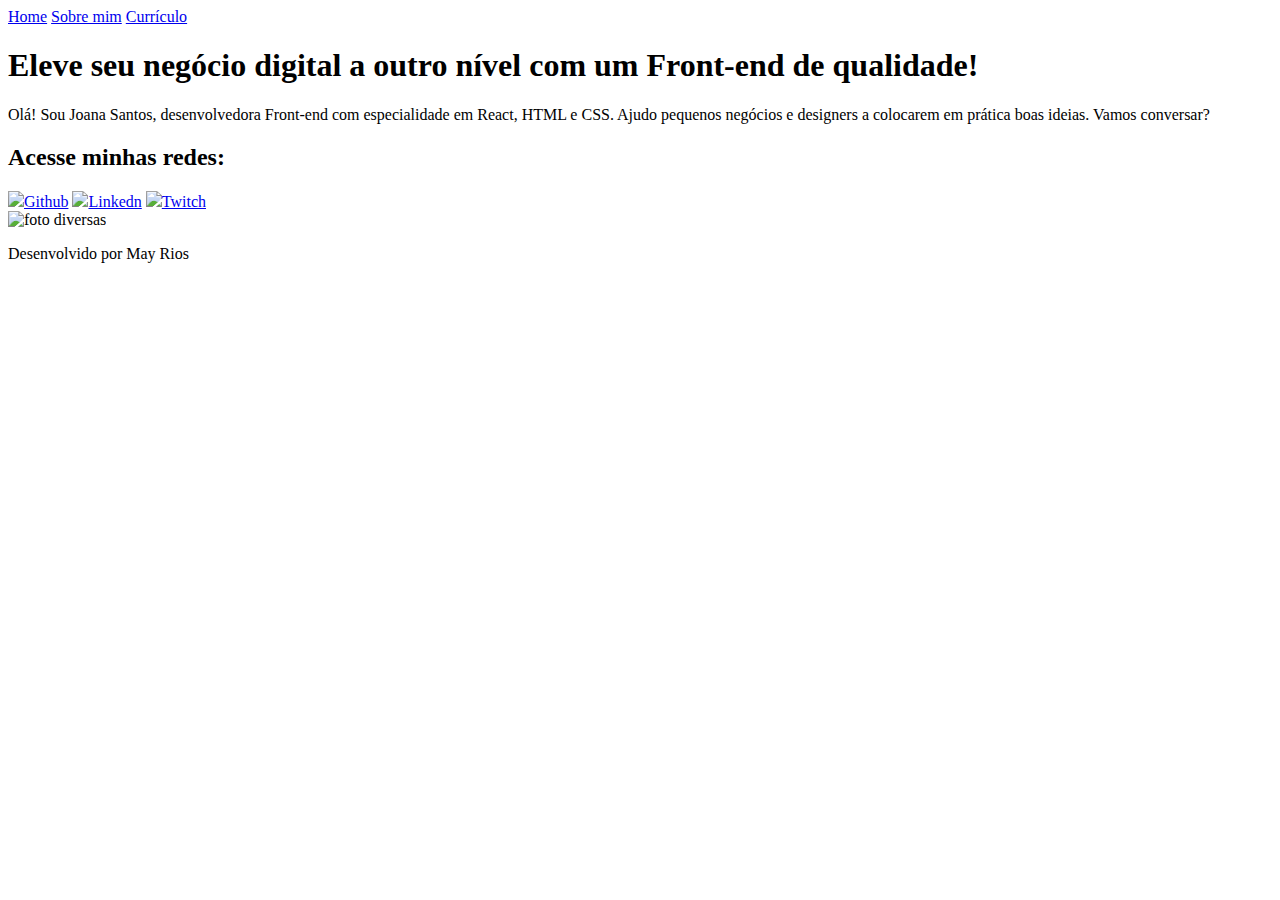
==== index.html @ 7b10aad2 "Add files via upload" ====
<!DOCTYPE html>
<html lang="pt-br">
<head>
    <meta charset="UTF-8">
    <meta http-equiv="X-UA-Compatble" content="IE=edge">
    <meta name="viewport" content="width=device-width, initial-scale=1.0">
    <title>Potfólio</title>
    <link rel="stylesheet" href="./style/style.css">
</head>
<body>
    <header class="cabecalho">
        <nav class="cabecalho__menu">
            <a class="cabecalho__menu__link" href="index.html">Home</a>
            <a class="cabecalho__menu__link" href="about.html">Sobre mim</a>
            <a class="cabecalho__menu__link" href="curriculum.html">Currículo</a>
        </nav>
    </header>
    <main class="apresentacao">
        <section class="apresentacao__conteudo">
        <h1 class="apresentacao__conteudo__titulo">Eleve seu negócio digital a outro nível <strong class="titulo-destaque">com um Front-end de qualidade!</strong></h1>
        <p class="apresentacao__conteudo__texto">Olá! Sou Joana Santos, desenvolvedora Front-end com especialidade em React, HTML e CSS. Ajudo pequenos negócios e designers a colocarem em prática boas ideias. Vamos conversar?</p>
        <div class="apresentacao__links">
        <h2 class="apresentacao__links__subtitulo"> Acesse minhas redes: </h2>
        <a class="apresentacao__links__navegacao" href="#"> <img src="./assets/img_git.png">Github</a>
        <a class="apresentacao__links__navegacao" href="#"> <img src="./assets/img_linkedin.png">Linkedn</a>
        <a class="apresentacao__links__navegacao" href="#"> <img src="./assets/img_twitch.png">Twitch</a>
        </div>
        </section>
        <img class="apresentacao__imagem" src="./assets/Imagem.png" alt="foto diversas">
    </main>
    <footer class="rodape">
        <p>Desenvolvido por May Rios</p>
    </footer>
    
</body>
</html>
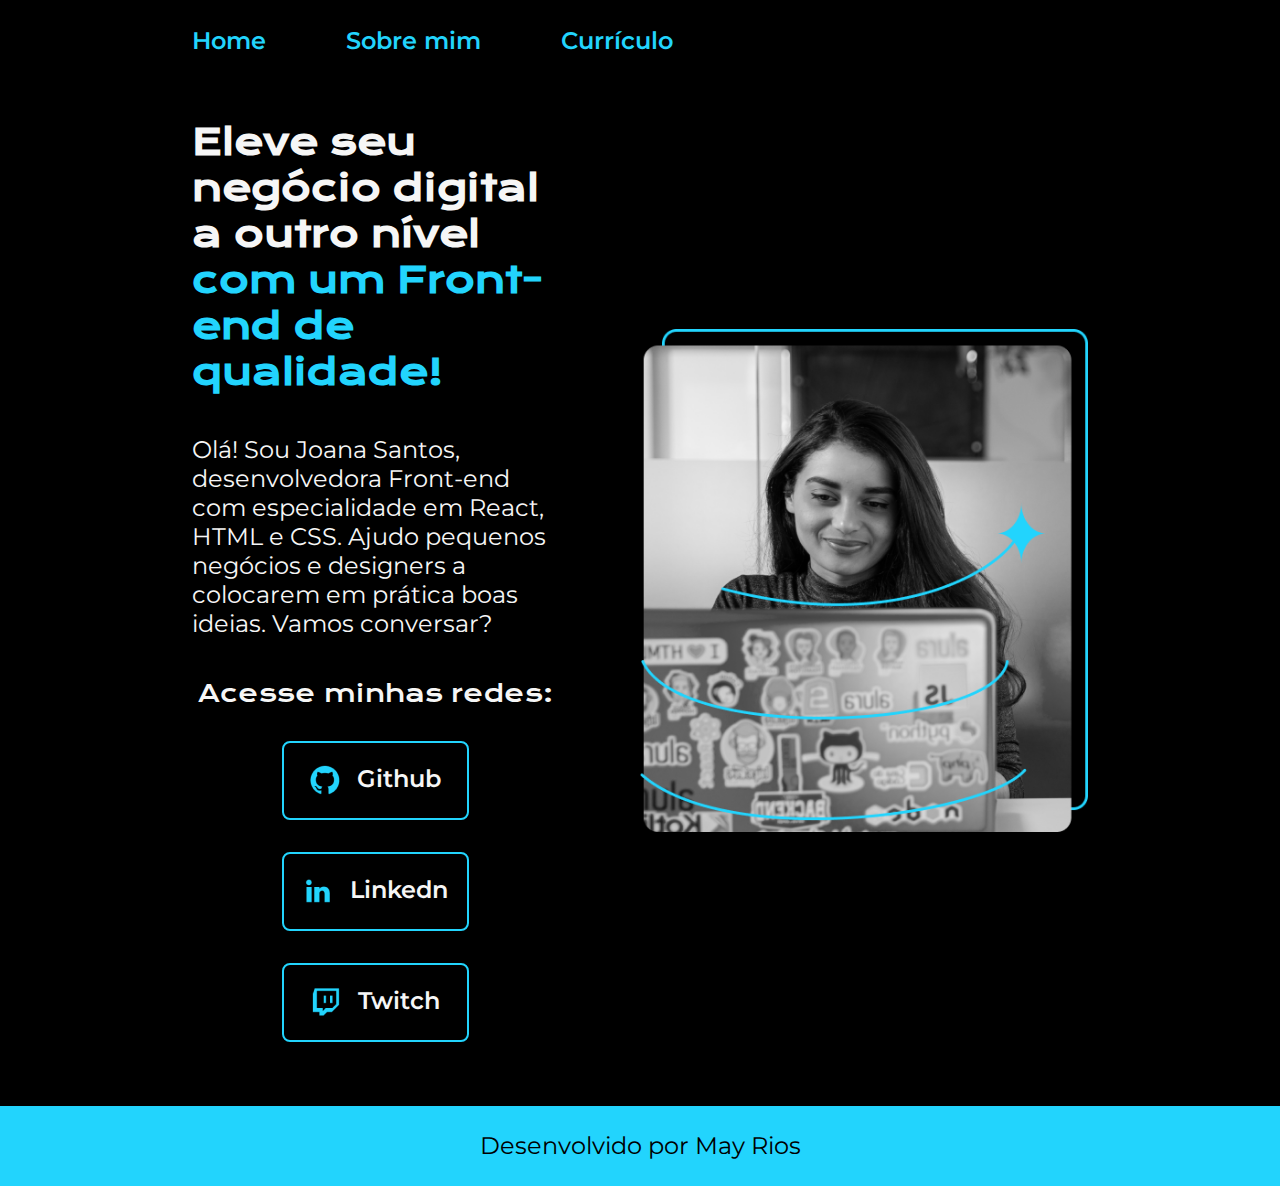
==== commit 2729d234: "Update index.html" ====
--- a/index.html
+++ b/index.html
@@ -5,7 +5,7 @@
     <meta http-equiv="X-UA-Compatble" content="IE=edge">
     <meta name="viewport" content="width=device-width, initial-scale=1.0">
     <title>Potfólio</title>
-    <link rel="stylesheet" href="./style/style.css">
+    <link rel="stylesheet" href="style.css">
 </head>
 <body>
     <header class="cabecalho">
@@ -21,16 +21,16 @@
         <p class="apresentacao__conteudo__texto">Olá! Sou Joana Santos, desenvolvedora Front-end com especialidade em React, HTML e CSS. Ajudo pequenos negócios e designers a colocarem em prática boas ideias. Vamos conversar?</p>
         <div class="apresentacao__links">
         <h2 class="apresentacao__links__subtitulo"> Acesse minhas redes: </h2>
-        <a class="apresentacao__links__navegacao" href="#"> <img src="./assets/img_git.png">Github</a>
-        <a class="apresentacao__links__navegacao" href="#"> <img src="./assets/img_linkedin.png">Linkedn</a>
-        <a class="apresentacao__links__navegacao" href="#"> <img src="./assets/img_twitch.png">Twitch</a>
+        <a class="apresentacao__links__navegacao" href="#"> <img src="img_git.png">Github</a>
+        <a class="apresentacao__links__navegacao" href="#"> <img src="img_linkedin.png">Linkedn</a>
+        <a class="apresentacao__links__navegacao" href="#"> <img src="img_twitch.png">Twitch</a>
         </div>
         </section>
-        <img class="apresentacao__imagem" src="./assets/Imagem.png" alt="foto diversas">
+        <img class="apresentacao__imagem" src="Imagem.png" alt="foto diversas">
     </main>
     <footer class="rodape">
         <p>Desenvolvido por May Rios</p>
     </footer>
     
 </body>
-</html>+</html>
--- a/style.css
+++ b/style.css
@@ -0,0 +1,145 @@
+
+@import url('https://fonts.googleapis.com/css2?family=Krona+One&family=Montserrat:ital,wght@0,100..900;1,100..900&display=swap');
+@import url('https://fonts.googleapis.com/css2?family=Montserrat:ital,wght@0,600;1,600&display=swap');
+
+:root{
+    --cor-primaria:#000000;
+    --cor-secundaria:#F6F6F6;
+    --cor-terciaria:#22D4FD;
+    --cor-hover: #272727;
+    --fonte-principal: 'Krona One', sans-serif;
+    --fonte-secundaria: "Montserrat", sans-serif;
+}
+
+*{
+    margin: 0;
+    padding: 0;
+}
+
+body {
+    /* height: 100vh; */
+    box-sizing: border-box;
+    background-color: var(--cor-primaria);
+    color: var(--cor-secundaria);
+    text-decoration: none;
+}
+
+.cabecalho{
+    padding: 2% 0  0 15%;
+}
+.cabecalho__menu{
+    display: flex;
+    gap: 80px ;
+}
+
+.cabecalho__menu__link{
+    font-family: var(--fonte-secundaria);
+    font-size: 1.5rem;
+    font-weight: 600;
+    color: var(--cor-terciaria);
+    text-decoration: none;
+}
+
+.titulo-destaque {
+    color: var(--cor-terciaria);
+}
+.apresentacao {
+    padding: 5% 15%;
+    display: flex;
+    align-items: center;
+    justify-content: space-between;
+    gap: 82px;
+}
+
+.apresentacao__conteudo{
+    width: 50%;
+    display: flex;
+    flex-direction: column;
+    gap:40px;
+}
+
+.apresentacao__conteudo__titulo {
+    font-size: 2.25rem;
+    font-family: var(--fonte-principal);
+}
+
+.apresentacao__conteudo__texto {
+    font-size: 1.5rem;
+    font-family: var(--fonte-secundaria);
+}
+.apresentacao__links {
+    display: flex;
+    flex-direction: column;
+    align-items: center;
+    gap: 32px;
+    justify-content: space-between;
+}
+.apresentacao__links__navegacao{
+    display: flex;
+    justify-content: center;
+    gap: 16px;
+    width: 50%;
+    border: 2px solid var(--cor-terciaria);
+    text-align: center;
+    border-radius: 8px;
+    font-size: 1.5rem;
+    padding: 21.5px 0 ;
+    text-decoration: none;
+    color: var(--cor-secundaria);
+    font-family: var(--fonte-secundaria);
+    font-weight: 600;
+}
+.apresentacao__links__link:hover{
+    background-color: var(--cor-hover);
+}
+
+.apresentacao__links__subtitulo {
+    font-size: 1.5rem;
+    font-family: var(--fonte-principal);
+    font-weight: 400;
+}
+
+.apresentacao__imagem{
+    width: 50%;
+}
+
+.rodape{
+    height:80px ;
+    background-color: var(--cor-terciaria);
+    color: var(--cor-primaria) ;
+    font-size: 1.5rem;
+    font-family: var(--fonte-secundaria);
+    font-weight: 400;
+    display: flex;
+    justify-content: center;
+    align-items: center;
+}
+
+.lista__experiencia{
+    font-size: 1.5rem;
+    font-family: var(--fonte-secundaria);
+    font-weight: 400;
+}
+
+.lista__estudos{
+    font-size: 1.5rem;
+    font-family: var(--fonte-secundaria);
+    font-weight: 400; 
+}
+ 
+@media (max-width: 1200px) {
+    .cabecalho{
+        padding: 10%;
+     }
+     .cabecalho__menu{
+        justify-content:center;
+     }
+    .apresentacao{
+        flex-direction: column-reverse;
+        padding: 5%; 
+    }
+    .apresentacao__conteudo{
+        width: auto;
+    }
+
+}
